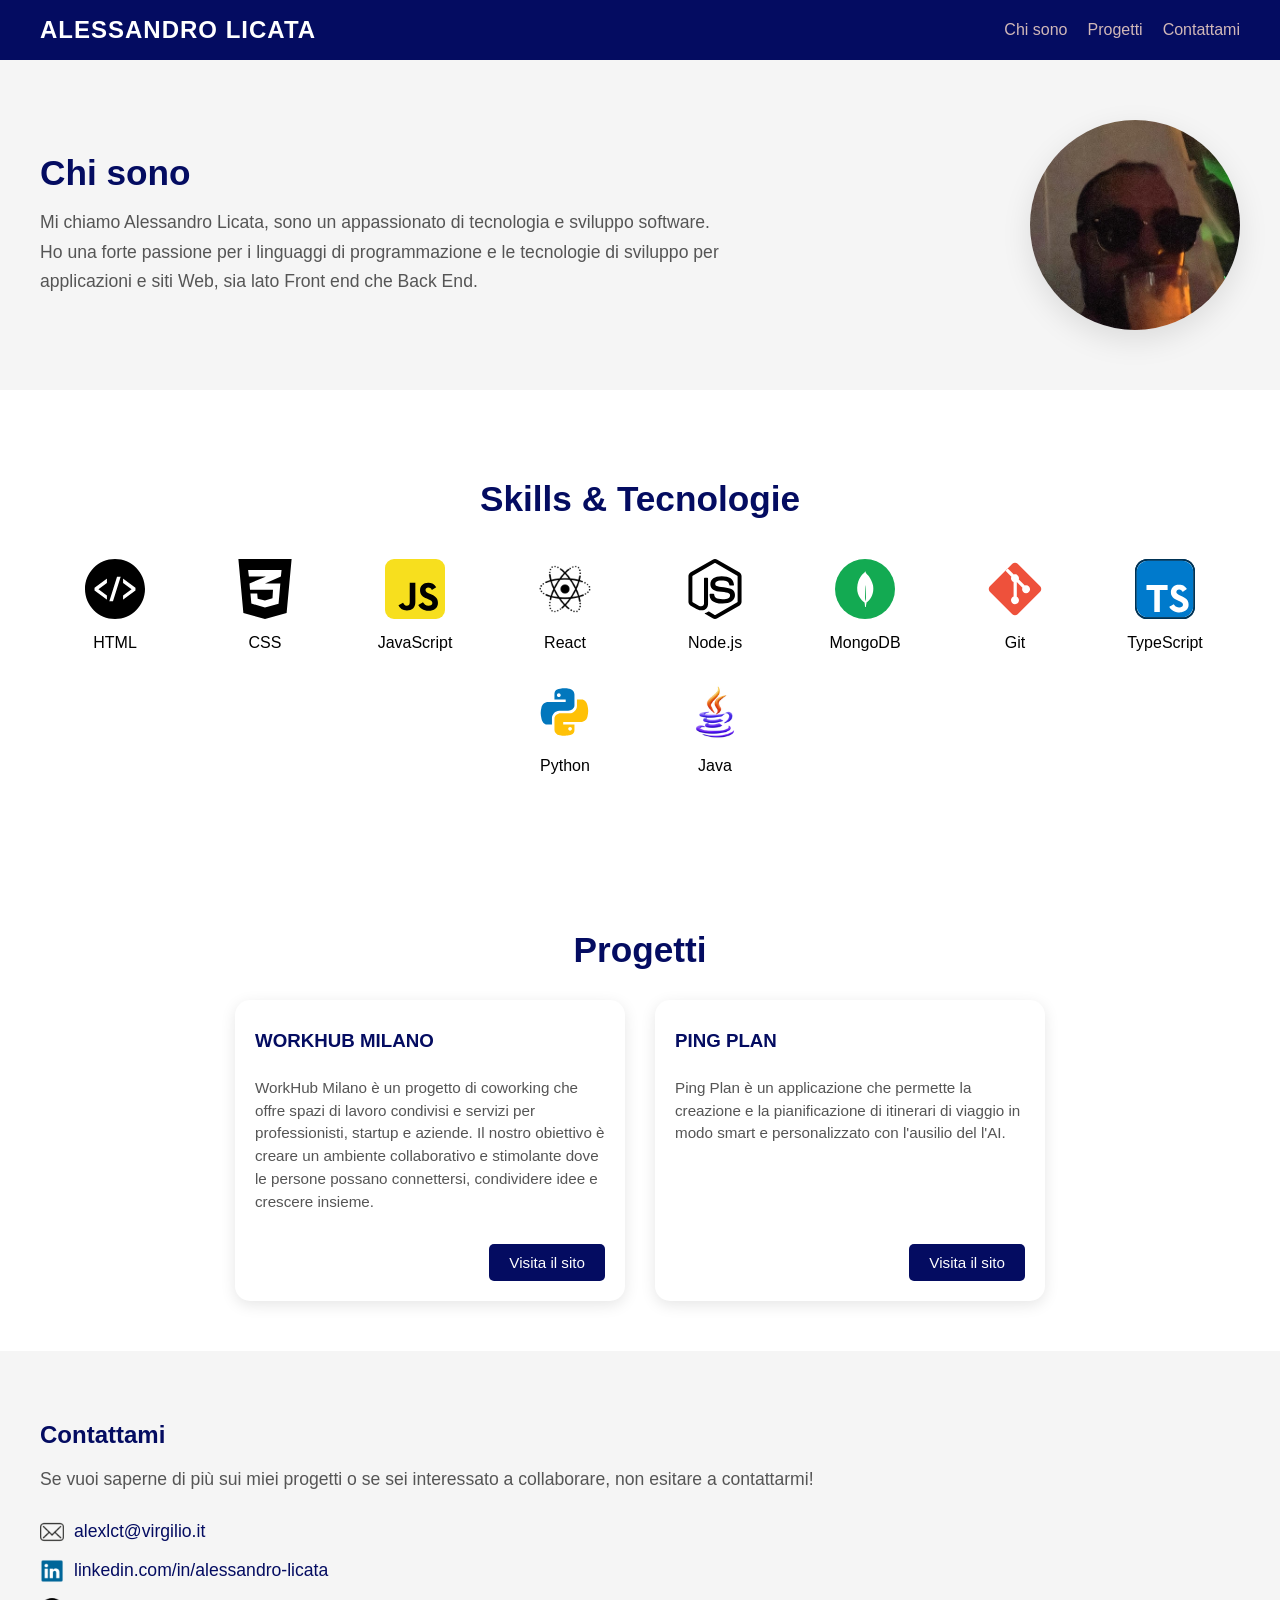
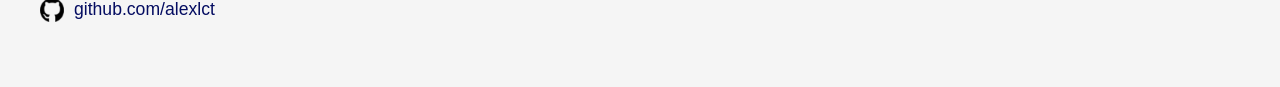
==== index.html @ d896ccd8 "rm Portfolio" ====
<!DOCTYPE html>
<html lang="it">
    <head>
        <meta charset="UTF-8">
        <meta name="Portfolio" content="whidth=device-width, initial-scale=1.0">
        <link rel="stylesheet" href="css/style.css">
        <title>Il mio Portfolio</title>
    </head>
    <body>
        <header class="header">
            <section class="container1">
         <div>
        <h1 class="logo">Alessandro Licata</h1>
        </div>
        <div>
        <nav class="nav">
          <p><a href="#about">Chi sono</a> | <a href="#projects">Progetti</a> | <a href="#contact">Contattami</a></p>
          </nav>
          </div>
            </section>
        </header>

        <section class="about me" id="about">
            <div class="container2">
                <div class="about-text">
                    <h2>Chi sono</h2>
                    <p>Mi chiamo Alessandro Licata, sono un appassionato di tecnologia e sviluppo software.<br> Ho una forte passione per i linguaggi di programmazione e le tecnologie di sviluppo per applicazioni e siti Web, sia lato Front end che Back End.</p>
                </div>
                <div class="img1">
                    <img src="assets/images/io.png.jpeg" alt="Immagine di profilo" class="img-fluid">
                </div>
            </div>
        </section>

        <section class="skills" id="skills">
            <div class="container4">
                <h2>Skills & Tecnologie</h2>
                <ul class="skills-list">
                    <li class="skill-item">
                        <img src="assets/images/html.svg" alt="HTML" class="skill-icon">
                        <span>HTML</span>
                    </li>
                    <li class="skill-item">
                        <img src="assets/images/css.svg" alt="CSS" class="skill-icon">
                        <span>CSS</span>
                    </li>
                    <li class="skill-item">
                        <img src="assets/images/javascript.svg" alt="JavaScript" class="skill-icon">
                        <span>JavaScript</span>
                    </li>
                    <li class="skill-item">
                        <img src="assets/images/react.png" alt="React" class="skill-icon">
                        <span>React</span>
                    </li>
                    <li class="skill-item">
                        <img src="assets/images/nodejs.svg" alt="Node.js" class="skill-icon">
                        <span>Node.js</span>
                    </li>
                    <li class="skill-item">
                        <img src="assets/images/mongodb.svg" alt="MongoDB" class="skill-icon">
                        <span>MongoDB</span>
                    </li>
                    <li class="skill-item">
                        <img src="assets/images/git.svg" alt="Git" class="skill-icon">
                        <span>Git</span>
                    </li>
                    <li class="skill-item">
                        <img src="assets/images/typescript.svg" alt="TypeScript" class="skill-icon">
                        <span>TypeScript</span>
                    </li>
                    <li class="skill-item">
                        <img src="assets/images/python.svg" alt="Python" class="skill-icon">
                        <span>Python</span>
                    </li>
                    <li class="skill-item">
                        <img src="assets/images/java.png" alt="Java" class="skill-icon">
                        <span>Java</span>
                    </li>
                </ul>
            </div>
        </section>

        <section class="projects" id="projects">
            <div class="container3">
                <h2>Progetti</h2>
                <div class="cards-container">
                    <div class="card">
                        <h3>WORKHUB MILANO</h3>
                        <p>WorkHub Milano è un progetto di coworking che offre spazi di lavoro condivisi e servizi per professionisti, startup e aziende. Il nostro obiettivo è creare un ambiente collaborativo e stimolante dove le persone possano connettersi, condividere idee e crescere insieme.</p>
                        <button class="card-button"><a href="https://workhubmilano.it/" target="_blank">Visita il sito</a></button>
                    </div>
                    <div class="card">
                        <h3>PING PLAN</h3>
                        <p>Ping Plan è un applicazione che permette la creazione e la pianificazione di itinerari di viaggio in modo smart e personalizzato con l'ausilio del l'AI.</p>
                        <button class="card-button"><a href="https://pingplan.it/" target="_blank">Visita il sito</a></button>
                    </div>
                </div>
            </div>
        </section>

        <section class="contact" id="contact">
            <div class="container4">
                <h2>Contattami</h2>
                <p>Se vuoi saperne di più sui miei progetti o se sei interessato a collaborare, non esitare a contattarmi!</p>
                <ul class="contact-list">
                    <li class="contact-item">
                        <img src="assets/images/email.png" alt="Email" class="social-icon">
                        <a href="mailto:alexlct@virgilio.it" target="_blank" class="contact-link">alexlct@virgilio.it</a>
                    </li>
                    <li class="contact-item">
                        <img src="assets/images/linkedin.png" alt="LinkedIn" class="social-icon">
                        <a href="https://www.linkedin.com/in/alessandro-licata-576773392/" target="_blank" class="contact-link">linkedin.com/in/alessandro-licata</a>
                    </li>
                    <li class="contact-item">
                        <img src="assets/images/github.png" alt="GitHub" class="social-icon">
                        <a href="https://github.com/alexlct" target="_blank" class="contact-link">github.com/alexlct</a>
                    </li>
                </ul>
            </div>
        </section>


    </body>
</html>
---- css/style.css ----
body {
    margin: 0;
    font-family: 'Segoe UI', Tahoma, Geneva, Verdana, sans-serif;
}

.header {
    background-color: #040c61;
    color: #ffffff;
    height: 60px;
    display: flex;
    align-items: center;
    justify-content: center;
    padding: 0 20px;
    box-shadow: 0 2px 5px rgba(0,0,0,0.1);
}

.container1 {
    width: 100%;
    max-width: 1200px;
    display: flex;
    align-items: center;
    justify-content: space-between;
}

.logo {
    font-size: 1.5rem;
    font-weight: 700;
    margin: 0;
    color: #ffffff;
    text-transform: uppercase;
    letter-spacing: 1px;
}

.nav p {
    margin: 0;
    font-size: 0;   
}

.nav a {
    font-size: 1rem;
    color: rgb(209, 184, 184);
    text-decoration: none;
    margin-left: 20px;
    font-weight: 500;
    transition: color 0.3s ease;
}

.nav a:hover {
    color: #ffffff;
}

.about {
    padding: 60px 20px;
    background-color: #f5f5f5; 
}

.container2 {
    display: flex;
    align-items: center; 
    justify-content: space-between;
    max-width: 1200px;
    margin: 0 auto;
    gap: 40px;
}

.about-text {
    flex: 2;
    text-align: left;
}

.about h2 {
    font-size: 2.2rem;
    margin: 0;
    color: #040c61;
    margin-bottom: 15px;
}

.about p {
    font-size: 1.1rem;
    color: #555;
    line-height: 1.7;
    margin: 0;
}

.img1 {
    flex: 1;
    display: flex;
    justify-content: flex-end;
}

.img1 img {
    width: 210px;
    height: 210px;
    border-radius: 50%;
    object-fit: cover;
    transition: transform 0.4s ease;
    cursor: pointer;
    box-shadow: 0 10px 30px rgba(0,0,0,0.1);
}

.img1 img:hover {
    transform: scale(1.05);
}

.projects {
    padding: 50px 20px;
    background-color: #ffffff;
}

.projects h2 {
    text-align: center;
    font-size: 2.2rem;
    color: #040c61;
}

.cards-container {
    display: flex;
    justify-content: center;
    gap: 30px;
    flex-wrap: wrap;
}

.card {
    background-color: #ffffff;
    border-radius: 15px;
    box-shadow: 0 4px 15px rgba(0,0,0,0.1);
    padding: 20px;
    width: 350px;
    text-align: left;
    transition: transform 0.3s ease, box-shadow 0.3s ease;
    overflow: hidden;
    display: flex;
    flex-direction: column;
}

.card:hover {
    transform: translateY(-10px);
    box-shadow: 0 8px 25px rgba(0,0,0,0.2);
}

.card-img {
    width: 100%;
    height: 200px;
    overflow: hidden;
    border-radius: 10px;
    margin-bottom: 15px;
}

.card-img img {
    width: 100% !important;
    height: 100% !important;
    border-radius: 0 !important;
    object-fit: cover;
    transition: transform 0.5s ease;
}

.card:hover .card-img img {
    transform: scale(1.1);
}

.card h3 {
    margin: 10px 0;
    color: #040c61;
}

.card p {
    font-size: 0.95rem;
    color: #555;
    line-height: 1.5;
    flex-grow: 1;
}

.contact {
    padding: 50px 20px;
    background-color: #f5f5f5;
}

.contact h2 {
    margin-bottom: 20px;
    color: #040c61;
}

.contact p {
    font-size: 1.1rem;
    color: #555;
    margin-bottom: 30px;
}

.contact-list {
    list-style: none;
    padding: 0;
    margin: 0;
}

.contact-item {
    display: flex;
    align-items: center;
    margin-bottom: 15px;
}

.social-icon {
    width: 24px;
    height: 24px;
    margin-right: 10px;
}

.contact-link {
    font-size: 1.1rem;
    color: #040c61;
    text-decoration: none;
}

.contact-link:hover {
    text-decoration: underline;
}

.container4 {
    max-width: 1200px;
    margin: 0 auto;
    padding: 0 20px;
}

.skills {
    padding: 60px 20px;
    background-color: #ffffff;
}

.skills h2 {
    text-align: center;
    font-size: 2.2rem;
    color: #040c61;
    margin-bottom: 40px;
}

.skills-list {
    list-style: none;
    padding: 0;
    display: flex;
    flex-wrap: wrap;
    justify-content: center;
    gap: 30px;
    margin-top: 40px;
}

.skill-item {
    display: flex;
    flex-direction: column;
    align-items: center;
    width: 120px;
    text-align: center;
}

.skill-icon {
    width: 60px;
    height: 60px;
    margin-bottom: 15px;
    object-fit: contain;
}

.card-button {
    display: inline-block;
    padding: 10px 20px;
    background-color: #040c61;
    color: #ffffff;
    border: none;
    border-radius: 5px;
    text-decoration: none;
    font-size: 0.95rem;
    margin-top: 15px;
    transition: background-color 0.3s ease;
    align-self: flex-end;
}

.card-button a{
    color: #ffffff;
    text-decoration: none;
    transition: color 0.3s ease;
}

.card-button a:hover {
    color: #040c61;
}

.card-button:hover {
    background-color: #d81e1e;
    color: #040c61;
}
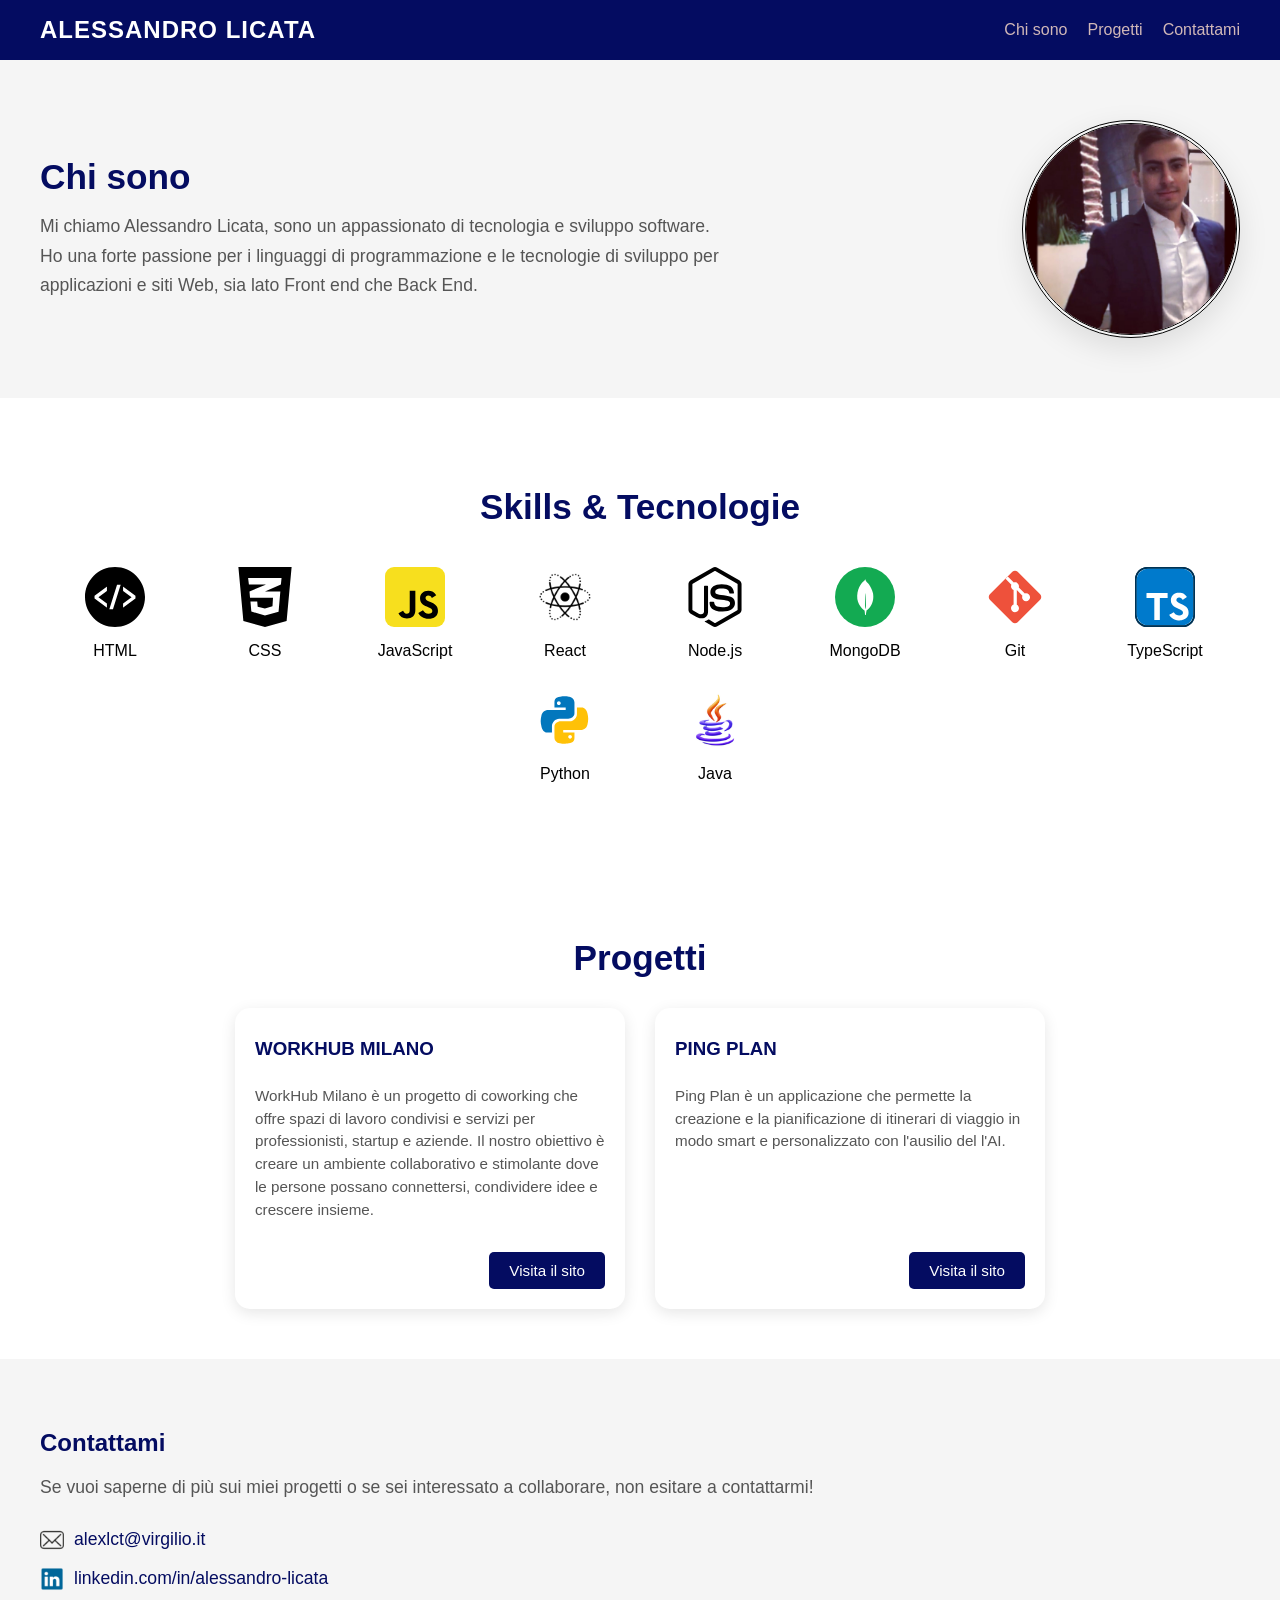
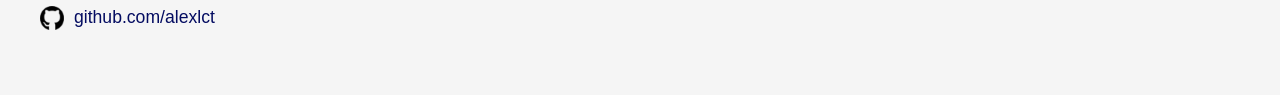
==== commit 116d26ed: "add responsivness" ====
--- a/index.html
+++ b/index.html
@@ -2,7 +2,7 @@
 <html lang="it">
     <head>
         <meta charset="UTF-8">
-        <meta name="Portfolio" content="whidth=device-width, initial-scale=1.0">
+        <meta name="viewport" content="width=device-width, initial-scale=1.0">
         <link rel="stylesheet" href="css/style.css">
         <title>Il mio Portfolio</title>
     </head>
--- a/css/style.css
+++ b/css/style.css
@@ -96,10 +96,13 @@
     transition: transform 0.4s ease;
     cursor: pointer;
     box-shadow: 0 10px 30px rgba(0,0,0,0.1);
+    border-style:double;
+    border-width: 4px;
 }
 
 .img1 img:hover {
-    transform: scale(1.05);
+    transform: scale(1.20);
+    box-shadow: 0 15px 40px rgba(0,0,0,0.5);
 }
 
 .projects {
@@ -285,3 +288,72 @@
     background-color: #d81e1e;
     color: #040c61;
 }
+
+/* Media Queries for Responsiveness */
+@media (max-width: 768px) {
+    .header {
+        height: auto;
+        padding: 15px 20px;
+    }
+
+    .container1 {
+        flex-direction: column;
+        gap: 15px;
+        text-align: center;
+    }
+
+    .nav a {
+        margin: 0 10px;
+    }
+
+    .container2 {
+        flex-direction: column-reverse;
+        text-align: center;
+        gap: 20px;
+    }
+
+    .about-text {
+        text-align: center;
+    }
+
+    .img1 {
+        justify-content: center;
+    }
+
+    .img1 img {
+        width: 180px;
+        height: 180px;
+    }
+
+    .card {
+        width: 100%;
+        max-width: 400px;
+    }
+
+    .skills-list {
+        gap: 20px;
+    }
+
+    .skill-item {
+        width: 100px;
+    }
+}
+
+@media (max-width: 480px) {
+    .logo {
+        font-size: 1.2rem;
+    }
+
+    .nav a {
+        font-size: 0.9rem;
+        margin: 0 5px;
+    }
+
+    .about h2, .skills h2, .projects h2 {
+        font-size: 1.8rem;
+    }
+
+    .about p {
+        font-size: 1rem;
+    }
+}
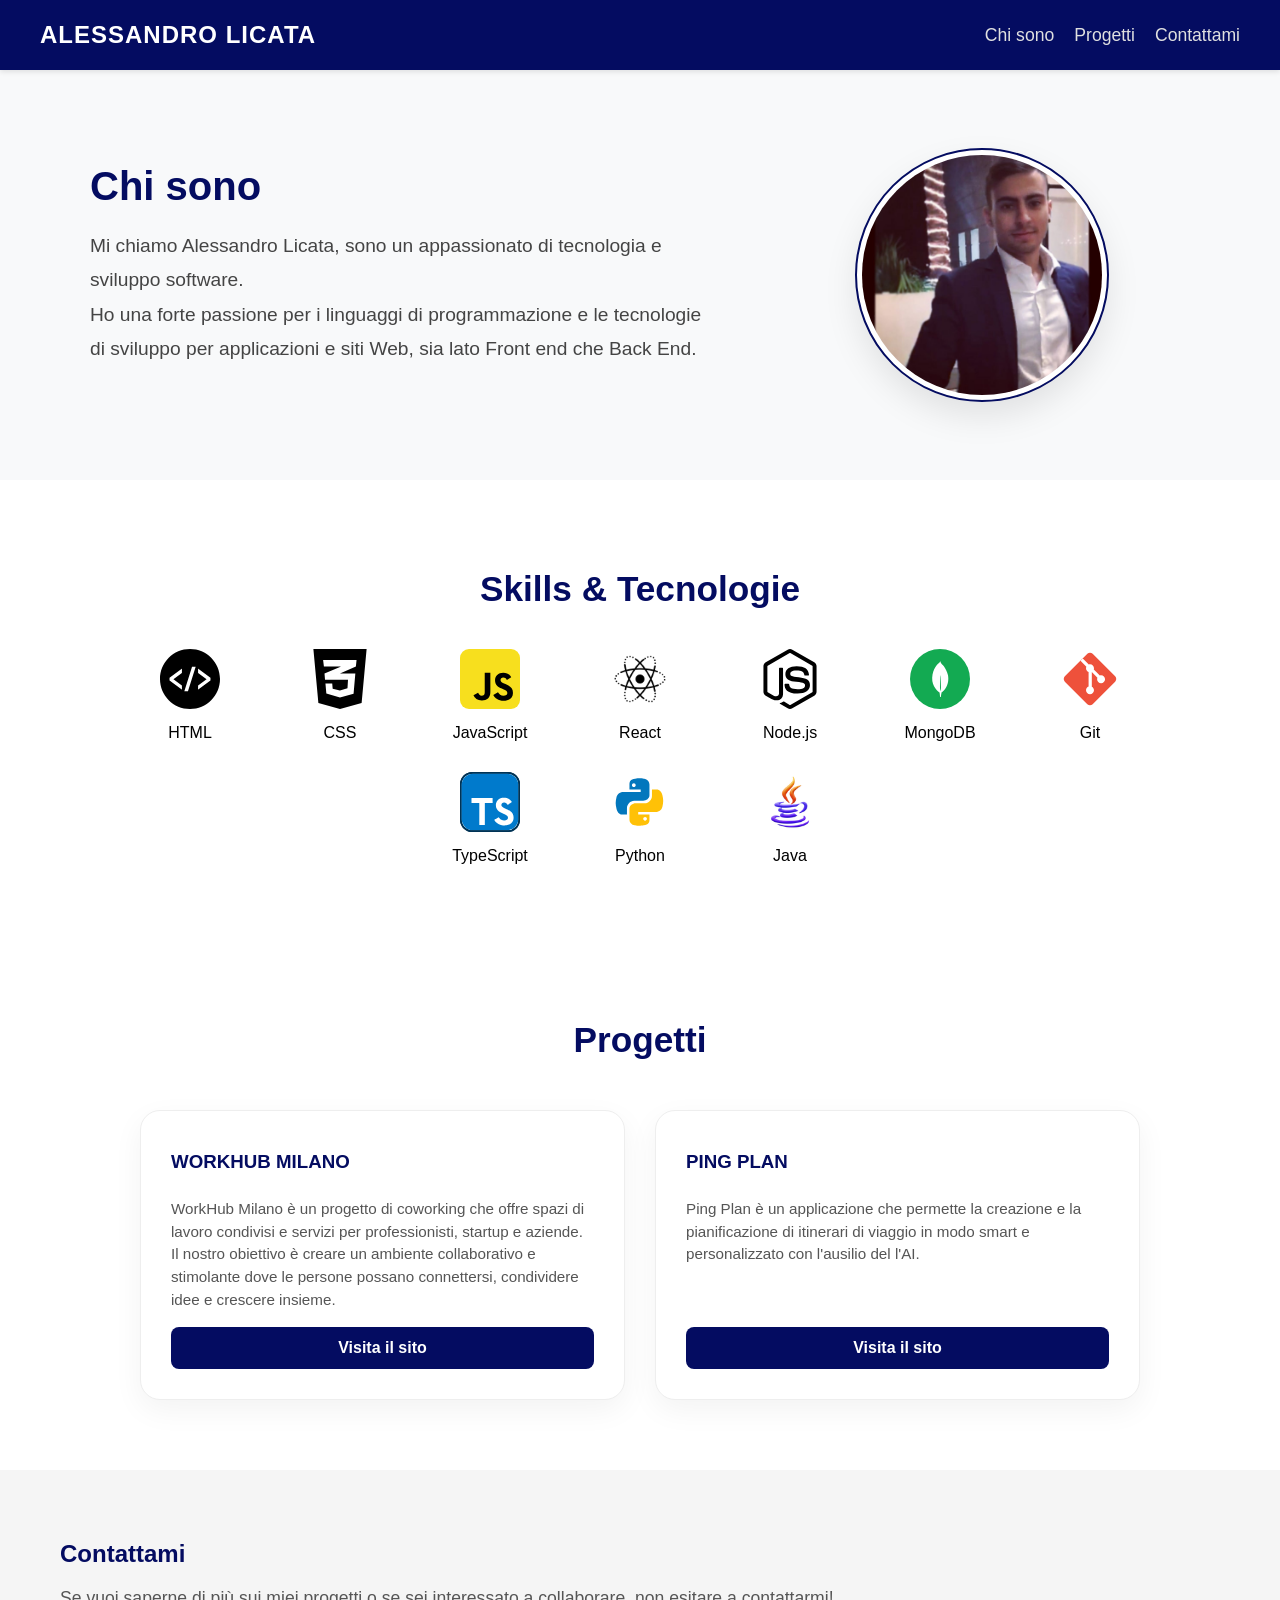
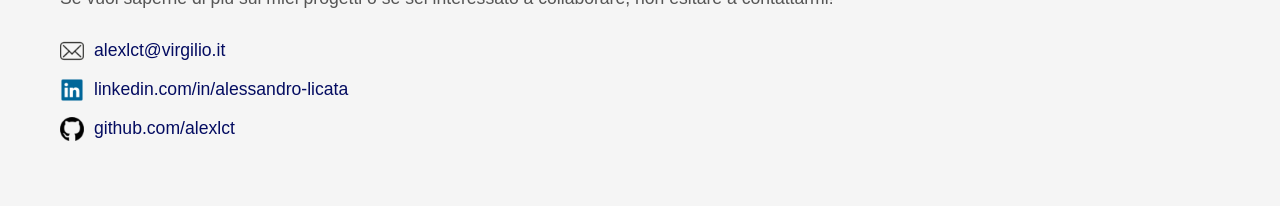
==== commit 38c6ef05: "fix" ====
--- a/index.html
+++ b/index.html
@@ -8,16 +8,14 @@
     </head>
     <body>
         <header class="header">
-            <section class="container1">
-         <div>
-        <h1 class="logo">Alessandro Licata</h1>
-        </div>
-        <div>
-        <nav class="nav">
-          <p><a href="#about">Chi sono</a> | <a href="#projects">Progetti</a> | <a href="#contact">Contattami</a></p>
-          </nav>
-          </div>
-            </section>
+            <div class="container1">
+                <h1 class="logo">Alessandro Licata</h1>
+                <nav class="nav">
+                    <a href="#about">Chi sono</a>
+                    <a href="#projects">Progetti</a>
+                    <a href="#contact">Contattami</a>
+                </nav>
+            </div>
         </header>
 
         <section class="about me" id="about">
@@ -81,7 +79,7 @@
         </section>
 
         <section class="projects" id="projects">
-            <div class="container3">
+            <div class="container4">
                 <h2>Progetti</h2>
                 <div class="cards-container">
                     <div class="card">
--- a/css/style.css
+++ b/css/style.css
@@ -1,22 +1,30 @@
+* {
+    box-sizing: border-box;
+}
+
 body {
     margin: 0;
     font-family: 'Segoe UI', Tahoma, Geneva, Verdana, sans-serif;
+    overflow-x: hidden;
 }
 
 .header {
     background-color: #040c61;
     color: #ffffff;
-    height: 60px;
-    display: flex;
-    align-items: center;
-    justify-content: center;
-    padding: 0 20px;
+    min-height: 70px;
+    display: flex;
+    align-items: center;
+    padding: 10px 20px;
     box-shadow: 0 2px 5px rgba(0,0,0,0.1);
+    position: sticky;
+    top: 0;
+    z-index: 1000;
 }
 
 .container1 {
     width: 100%;
     max-width: 1200px;
+    margin: 0 auto;
     display: flex;
     align-items: center;
     justify-content: space-between;
@@ -31,16 +39,16 @@
     letter-spacing: 1px;
 }
 
-.nav p {
-    margin: 0;
-    font-size: 0;   
+.nav {
+    display: flex;
+    gap: 20px;
+    align-items: center;
 }
 
 .nav a {
-    font-size: 1rem;
-    color: rgb(209, 184, 184);
+    font-size: 1.1rem;
+    color: #e0e0e0;
     text-decoration: none;
-    margin-left: 20px;
     font-weight: 500;
     transition: color 0.3s ease;
 }
@@ -50,54 +58,52 @@
 }
 
 .about {
-    padding: 60px 20px;
-    background-color: #f5f5f5; 
+    padding: 80px 20px;
+    background-color: #f8f9fa; 
 }
 
 .container2 {
     display: flex;
     align-items: center; 
-    justify-content: space-between;
-    max-width: 1200px;
+    justify-content: center;
+    max-width: 1100px;
     margin: 0 auto;
-    gap: 40px;
+    gap: 60px;
 }
 
 .about-text {
-    flex: 2;
-    text-align: left;
+    flex: 1.5;
 }
 
 .about h2 {
-    font-size: 2.2rem;
-    margin: 0;
-    color: #040c61;
-    margin-bottom: 15px;
+    font-size: 2.5rem;
+    margin: 0 0 20px 0;
+    color: #040c61;
 }
 
 .about p {
-    font-size: 1.1rem;
-    color: #555;
-    line-height: 1.7;
-    margin: 0;
+    font-size: 1.2rem;
+    color: #444;
+    line-height: 1.8;
 }
 
 .img1 {
     flex: 1;
     display: flex;
-    justify-content: flex-end;
+    justify-content: center;
 }
 
 .img1 img {
-    width: 210px;
-    height: 210px;
+    width: 100%;
+    max-width: 250px;
+    aspect-ratio: 1 / 1;
     border-radius: 50%;
     object-fit: cover;
-    transition: transform 0.4s ease;
+    transition: all 0.4s cubic-bezier(0.175, 0.885, 0.32, 1.275);
     cursor: pointer;
-    box-shadow: 0 10px 30px rgba(0,0,0,0.1);
-    border-style:double;
-    border-width: 4px;
+    box-shadow: 0 15px 35px rgba(0,0,0,0.1);
+    border: 5px solid #ffffff;
+    outline: 2px solid #040c61;
 }
 
 .img1 img:hover {
@@ -117,28 +123,29 @@
 }
 
 .cards-container {
-    display: flex;
-    justify-content: center;
+    display: grid;
+    grid-template-columns: repeat(auto-fit, minmax(300px, 1fr));
     gap: 30px;
-    flex-wrap: wrap;
+    max-width: 1000px;
+    margin: 0 auto;
+    padding: 20px 0;
 }
 
 .card {
     background-color: #ffffff;
-    border-radius: 15px;
-    box-shadow: 0 4px 15px rgba(0,0,0,0.1);
-    padding: 20px;
-    width: 350px;
+    border-radius: 20px;
+    box-shadow: 0 10px 30px rgba(0,0,0,0.05);
+    padding: 30px;
     text-align: left;
-    transition: transform 0.3s ease, box-shadow 0.3s ease;
-    overflow: hidden;
+    transition: all 0.3s ease;
     display: flex;
     flex-direction: column;
+    border: 1px solid #eee;
 }
 
 .card:hover {
-    transform: translateY(-10px);
-    box-shadow: 0 8px 25px rgba(0,0,0,0.2);
+    transform: translateY(-5px);
+    box-shadow: 0 15px 40px rgba(0,0,0,0.12);
 }
 
 .card-img {
@@ -262,72 +269,74 @@
 
 .card-button {
     display: inline-block;
-    padding: 10px 20px;
+    padding: 12px 25px;
     background-color: #040c61;
-    color: #ffffff;
     border: none;
-    border-radius: 5px;
-    text-decoration: none;
-    font-size: 0.95rem;
-    margin-top: 15px;
-    transition: background-color 0.3s ease;
-    align-self: flex-end;
-}
-
-.card-button a{
+    border-radius: 8px;
+    font-size: 1rem;
+    font-weight: 600;
+    margin-top: auto;
+    transition: all 0.3s ease;
+    cursor: pointer;
+    text-align: center;
+}
+
+.card-button a {
     color: #ffffff;
     text-decoration: none;
-    transition: color 0.3s ease;
-}
-
-.card-button a:hover {
-    color: #040c61;
+    display: block;
 }
 
 .card-button:hover {
-    background-color: #d81e1e;
-    color: #040c61;
+    background-color: #1a237e;
+    transform: translateY(-2px);
+    box-shadow: 0 5px 15px rgba(0,0,0,0.2);
 }
 
 /* Media Queries for Responsiveness */
+@media (max-width: 992px) {
+    .container2 {
+        gap: 40px;
+    }
+    
+    .about h2 {
+        font-size: 2.2rem;
+    }
+}
+
 @media (max-width: 768px) {
     .header {
-        height: auto;
         padding: 15px 20px;
     }
 
     .container1 {
         flex-direction: column;
         gap: 15px;
-        text-align: center;
+    }
+
+    .nav {
+        gap: 15px;
+        flex-wrap: wrap;
+        justify-content: center;
     }
 
     .nav a {
-        margin: 0 10px;
+        font-size: 1rem;
     }
 
     .container2 {
         flex-direction: column-reverse;
         text-align: center;
-        gap: 20px;
+        gap: 30px;
+        padding: 0 10px;
     }
 
     .about-text {
-        text-align: center;
-    }
-
-    .img1 {
-        justify-content: center;
-    }
-
-    .img1 img {
-        width: 180px;
-        height: 180px;
-    }
-
-    .card {
-        width: 100%;
-        max-width: 400px;
+        padding: 0 10px;
+    }
+
+    .about p {
+        font-size: 1.1rem;
     }
 
     .skills-list {
@@ -335,7 +344,8 @@
     }
 
     .skill-item {
-        width: 100px;
+        width: calc(33.333% - 20px);
+        min-width: 100px;
     }
 }
 
@@ -344,16 +354,27 @@
         font-size: 1.2rem;
     }
 
+    .nav {
+        gap: 10px;
+    }
+
     .nav a {
         font-size: 0.9rem;
-        margin: 0 5px;
     }
 
     .about h2, .skills h2, .projects h2 {
-        font-size: 1.8rem;
-    }
-
-    .about p {
-        font-size: 1rem;
-    }
-}
+        font-size: 2rem;
+    }
+
+    .about {
+        padding: 60px 20px;
+    }
+
+    .skill-item {
+        width: calc(50% - 20px);
+    }
+    
+    .card {
+        padding: 20px;
+    }
+}
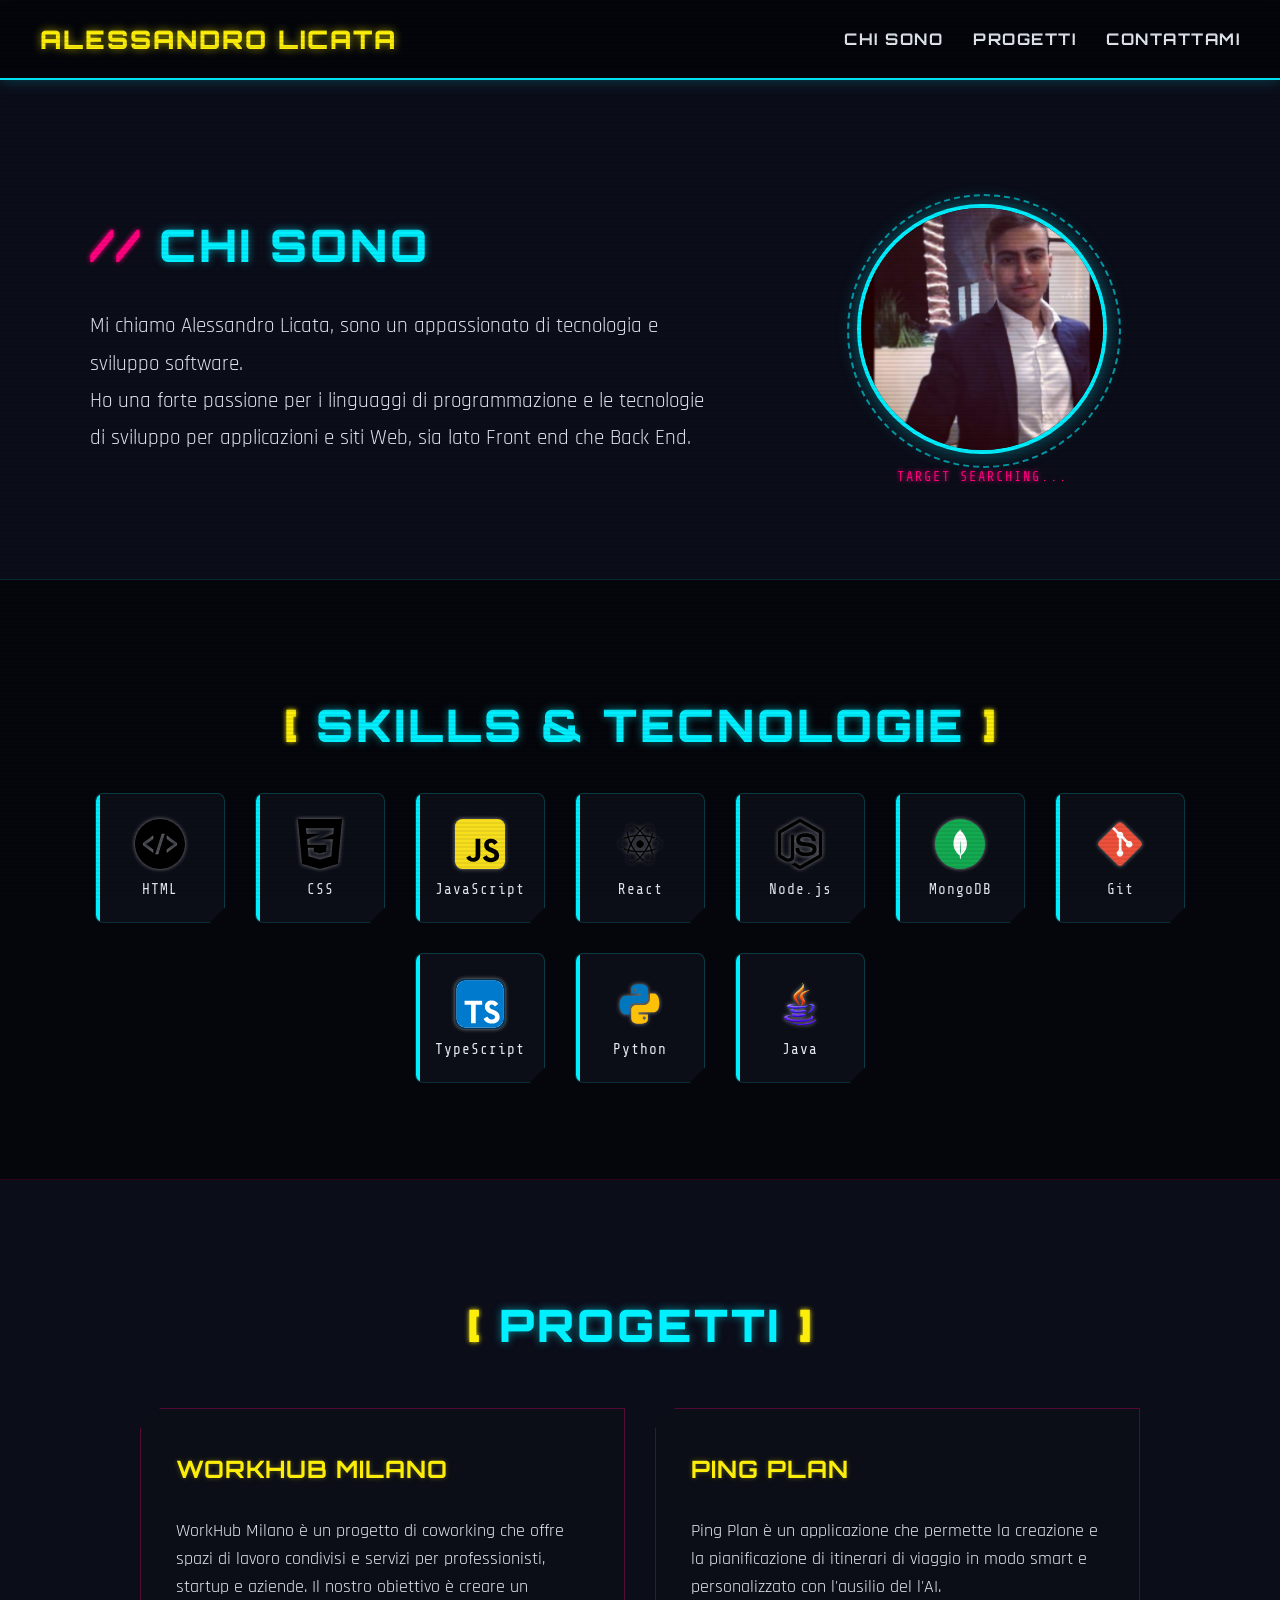
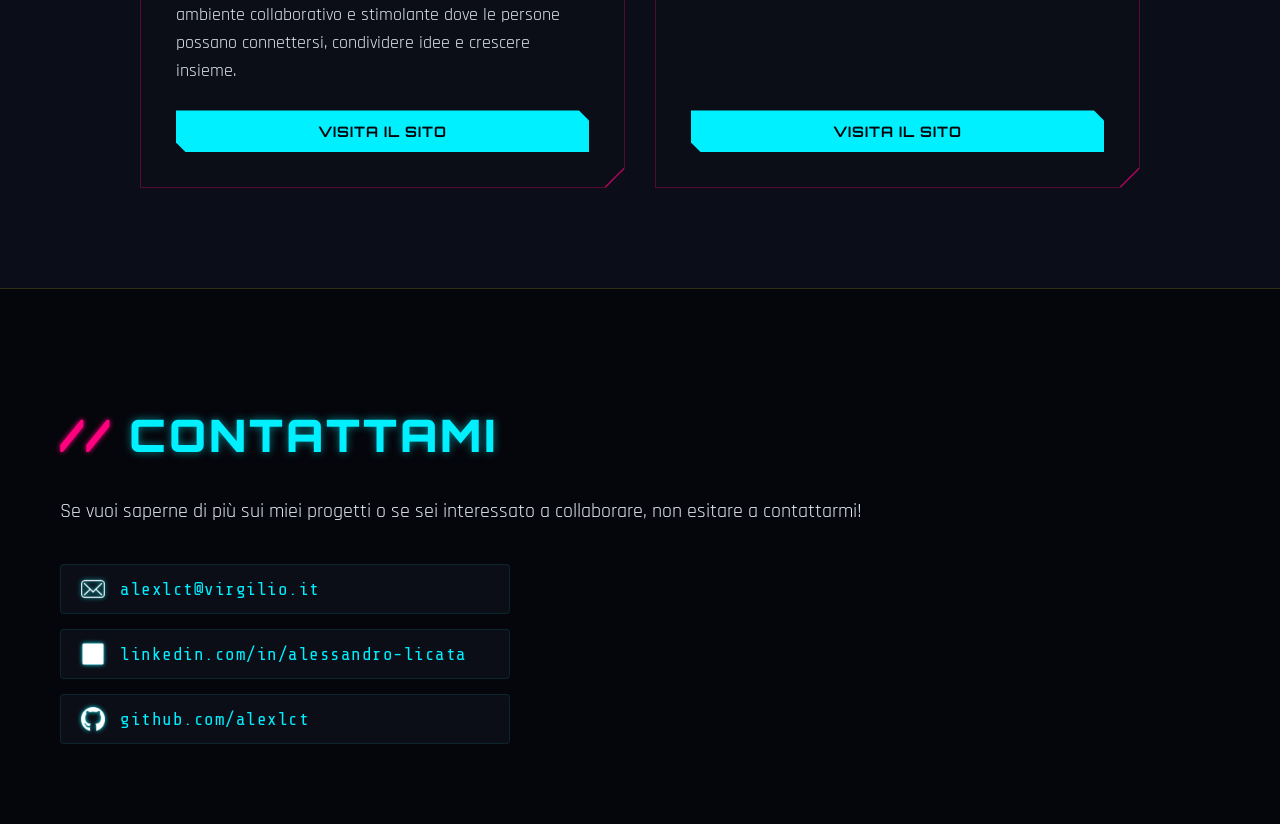
==== commit ff9cc9a1: "style: redesign portfolio with Cyberpunk 2077 neon theme and fix html typo" ====
--- a/index.html
+++ b/index.html
@@ -3,6 +3,9 @@
     <head>
         <meta charset="UTF-8">
         <meta name="viewport" content="width=device-width, initial-scale=1.0">
+        <link rel="preconnect" href="https://fonts.googleapis.com">
+        <link rel="preconnect" href="https://fonts.gstatic.com" crossorigin>
+        <link href="https://fonts.googleapis.com/css2?family=Orbitron:wght@400;700;900&family=Rajdhani:wght@500;600;700&family=Share+Tech+Mono&display=swap" rel="stylesheet">
         <link rel="stylesheet" href="css/style.css">
         <title>Il mio Portfolio</title>
     </head>
--- a/css/style.css
+++ b/css/style.css
@@ -1,21 +1,91 @@
+/* Cyberpunk 2077 Neon Theme Settings */
+:root {
+    --bg-dark: #05060b;
+    --bg-card: #0c0e17;
+    --bg-header: rgba(5, 6, 11, 0.9);
+    
+    --neon-yellow: #fcee0a;
+    --neon-cyan: #00f0ff;
+    --neon-pink: #ff007f;
+    --neon-green: #39ff14;
+    --neon-purple: #9d4edd;
+    
+    --text-main: #e2e8f0;
+    --text-muted: #7e8c9f;
+    --text-dark: #05060b;
+    
+    --font-heading: 'Orbitron', sans-serif;
+    --font-body: 'Rajdhani', sans-serif;
+    --font-mono: 'Share Tech Mono', monospace;
+}
+
 * {
     box-sizing: border-box;
 }
 
+/* Base Body Styling */
 body {
     margin: 0;
-    font-family: 'Segoe UI', Tahoma, Geneva, Verdana, sans-serif;
+    font-family: var(--font-body);
+    color: var(--text-main);
     overflow-x: hidden;
-}
-
+    background-color: var(--bg-dark);
+    background-image: 
+        linear-gradient(rgba(0, 240, 255, 0.03) 1px, transparent 1px),
+        linear-gradient(90deg, rgba(0, 240, 255, 0.03) 1px, transparent 1px);
+    background-size: 50px 50px;
+    background-attachment: fixed;
+    position: relative;
+}
+
+/* Tech scanlines screen overlay */
+body::before {
+    content: '';
+    position: fixed;
+    top: 0;
+    left: 0;
+    width: 100%;
+    height: 100%;
+    background: linear-gradient(
+        rgba(18, 16, 16, 0) 50%, 
+        rgba(0, 0, 0, 0.12) 50%
+    );
+    background-size: 100% 4px;
+    z-index: 9999;
+    pointer-events: none;
+    opacity: 0.5;
+}
+
+/* Custom Cyberpunk Scrollbar */
+::-webkit-scrollbar {
+    width: 8px;
+    height: 8px;
+}
+::-webkit-scrollbar-track {
+    background: var(--bg-dark);
+}
+::-webkit-scrollbar-thumb {
+    background: var(--neon-cyan);
+    border-radius: 4px;
+    box-shadow: 0 0 5px var(--neon-cyan);
+}
+::-webkit-scrollbar-thumb:hover {
+    background: var(--neon-pink);
+    box-shadow: 0 0 5px var(--neon-pink);
+}
+
+/* Sticky Header */
 .header {
-    background-color: #040c61;
+    background-color: var(--bg-header);
+    backdrop-filter: blur(10px);
+    -webkit-backdrop-filter: blur(10px);
     color: #ffffff;
-    min-height: 70px;
+    min-height: 80px;
     display: flex;
     align-items: center;
     padding: 10px 20px;
-    box-shadow: 0 2px 5px rgba(0,0,0,0.1);
+    border-bottom: 2px solid var(--neon-cyan);
+    box-shadow: 0 0 15px rgba(0, 240, 255, 0.25);
     position: sticky;
     top: 0;
     z-index: 1000;
@@ -31,35 +101,105 @@
 }
 
 .logo {
-    font-size: 1.5rem;
+    font-family: var(--font-heading);
+    font-size: 1.6rem;
+    font-weight: 900;
+    margin: 0;
+    color: var(--neon-yellow);
+    text-transform: uppercase;
+    letter-spacing: 2px;
+    text-shadow: 0 0 8px rgba(252, 238, 10, 0.6);
+    cursor: pointer;
+    transition: all 0.3s ease;
+}
+
+.logo:hover {
+    color: var(--neon-cyan);
+    text-shadow: 0 0 8px rgba(0, 240, 255, 0.8);
+}
+
+.nav {
+    display: flex;
+    gap: 30px;
+    align-items: center;
+}
+
+.nav a {
+    font-family: var(--font-heading);
+    font-size: 1rem;
+    color: var(--text-main);
+    text-decoration: none;
     font-weight: 700;
-    margin: 0;
-    color: #ffffff;
     text-transform: uppercase;
-    letter-spacing: 1px;
-}
-
-.nav {
-    display: flex;
-    gap: 20px;
-    align-items: center;
-}
-
-.nav a {
-    font-size: 1.1rem;
-    color: #e0e0e0;
-    text-decoration: none;
-    font-weight: 500;
+    letter-spacing: 1.5px;
+    position: relative;
+    padding: 5px 0;
     transition: color 0.3s ease;
 }
 
+.nav a::after {
+    content: '';
+    position: absolute;
+    bottom: 0;
+    left: 0;
+    width: 0;
+    height: 2px;
+    background-color: var(--neon-pink);
+    box-shadow: 0 0 5px var(--neon-pink);
+    transition: width 0.3s ease;
+}
+
 .nav a:hover {
-    color: #ffffff;
-}
-
+    color: var(--neon-pink);
+    text-shadow: 0 0 5px rgba(255, 0, 127, 0.5);
+}
+
+.nav a:hover::after {
+    width: 100%;
+}
+
+/* Sections Base Styling */
+.about h2, .skills h2, .projects h2, .contact h2 {
+    font-family: var(--font-heading);
+    font-size: 2.8rem;
+    font-weight: 900;
+    text-transform: uppercase;
+    letter-spacing: 3px;
+    color: var(--neon-cyan);
+    text-shadow: 0 0 8px rgba(0, 240, 255, 0.5);
+    margin-bottom: 35px;
+    position: relative;
+}
+
+.skills h2, .projects h2 {
+    text-align: center;
+}
+
+/* Cyber section decorators */
+.about h2::before, .contact h2::before {
+    content: '// ';
+    color: var(--neon-pink);
+    text-shadow: 0 0 5px var(--neon-pink);
+}
+
+.skills h2::before, .projects h2::before {
+    content: '[ ';
+    color: var(--neon-yellow);
+    text-shadow: 0 0 5px var(--neon-yellow);
+}
+
+.skills h2::after, .projects h2::after {
+    content: ' ]';
+    color: var(--neon-yellow);
+    text-shadow: 0 0 5px var(--neon-yellow);
+}
+
+/* About Section */
 .about {
-    padding: 80px 20px;
-    background-color: #f8f9fa; 
+    padding: 100px 20px;
+    background-color: #0b0d19;
+    border-bottom: 1px solid rgba(0, 240, 255, 0.15);
+    position: relative;
 }
 
 .container2 {
@@ -75,15 +215,10 @@
     flex: 1.5;
 }
 
-.about h2 {
-    font-size: 2.5rem;
-    margin: 0 0 20px 0;
-    color: #040c61;
-}
-
 .about p {
-    font-size: 1.2rem;
-    color: #444;
+    font-family: var(--font-body);
+    font-size: 1.3rem;
+    color: var(--text-main);
     line-height: 1.8;
 }
 
@@ -91,40 +226,172 @@
     flex: 1;
     display: flex;
     justify-content: center;
+    position: relative;
+}
+
+/* Spinning HUD background */
+.img1::before {
+    content: '';
+    position: absolute;
+    top: -10px;
+    left: calc(50% - 135px);
+    width: 270px;
+    height: 270px;
+    border: 2px dashed var(--neon-cyan);
+    border-radius: 50%;
+    animation: rotate-cyber 20s linear infinite;
+    pointer-events: none;
+    opacity: 0.6;
+}
+
+/* Blinking HUD searching tag */
+.img1::after {
+    content: 'TARGET SEARCHING...';
+    position: absolute;
+    bottom: -30px;
+    left: 50%;
+    transform: translateX(-50%);
+    font-family: var(--font-mono);
+    color: var(--neon-pink);
+    font-size: 0.85rem;
+    letter-spacing: 2px;
+    text-shadow: 0 0 5px var(--neon-pink);
+    animation: blink-cyber 1.5s step-end infinite;
+}
+
+@keyframes rotate-cyber {
+    0% { transform: rotate(0deg); }
+    100% { transform: rotate(360deg); }
+}
+
+@keyframes blink-cyber {
+    50% { opacity: 0; }
+}
+
+.img-fluid {
+    max-width: 100%;
+    height: auto;
 }
 
 .img1 img {
-    width: 100%;
-    max-width: 250px;
+    width: 250px;
+    height: 250px;
     aspect-ratio: 1 / 1;
     border-radius: 50%;
     object-fit: cover;
     transition: all 0.4s cubic-bezier(0.175, 0.885, 0.32, 1.275);
     cursor: pointer;
-    box-shadow: 0 15px 35px rgba(0,0,0,0.1);
-    border: 5px solid #ffffff;
-    outline: 2px solid #040c61;
+    border: 4px solid var(--neon-cyan);
+    box-shadow: 0 0 20px rgba(0, 240, 255, 0.4);
 }
 
 .img1 img:hover {
-    transform: scale(1.20);
-    box-shadow: 0 15px 40px rgba(0,0,0,0.5);
-}
-
+    transform: scale(1.08) rotate(3deg);
+    border-color: var(--neon-pink);
+    box-shadow: 0 0 30px rgba(255, 0, 127, 0.7);
+}
+
+/* Skills Section */
+.skills {
+    padding: 80px 20px;
+    background-color: var(--bg-dark);
+    border-bottom: 1px solid rgba(255, 0, 127, 0.15);
+    position: relative;
+}
+
+.container4 {
+    max-width: 1200px;
+    margin: 0 auto;
+    padding: 0 20px;
+}
+
+.skills-list {
+    list-style: none;
+    padding: 0;
+    display: flex;
+    flex-wrap: wrap;
+    justify-content: center;
+    gap: 30px;
+    margin-top: 40px;
+}
+
+.skill-item {
+    display: flex;
+    flex-direction: column;
+    align-items: center;
+    justify-content: center;
+    width: 130px;
+    height: 130px;
+    text-align: center;
+    background-color: var(--bg-card);
+    border: 1px solid rgba(0, 240, 255, 0.2);
+    border-radius: 8px;
+    padding: 15px;
+    position: relative;
+    overflow: hidden;
+    clip-path: polygon(0 0, 100% 0, 100% calc(100% - 15px), calc(100% - 15px) 100%, 0 100%);
+    transition: all 0.3s ease;
+}
+
+.skill-item::before {
+    content: '';
+    position: absolute;
+    top: 0;
+    left: 0;
+    width: 4px;
+    height: 100%;
+    background: var(--neon-cyan);
+    transition: all 0.3s ease;
+}
+
+.skill-item:hover {
+    transform: translateY(-5px);
+    border-color: var(--neon-pink);
+    box-shadow: 0 0 15px rgba(255, 0, 127, 0.4);
+    background-color: #121523;
+}
+
+.skill-item:hover::before {
+    background: var(--neon-pink);
+    height: 50%;
+}
+
+.skill-icon {
+    width: 50px;
+    height: 50px;
+    margin-bottom: 12px;
+    object-fit: contain;
+    filter: drop-shadow(0 0 2px rgba(255, 255, 255, 0.5));
+    transition: transform 0.3s ease;
+}
+
+.skill-item:hover .skill-icon {
+    transform: scale(1.1);
+    filter: drop-shadow(0 0 8px var(--neon-pink));
+}
+
+.skill-item span {
+    font-family: var(--font-mono);
+    font-size: 0.9rem;
+    color: var(--text-main);
+    letter-spacing: 1px;
+}
+
+.skill-item:hover span {
+    color: var(--neon-pink);
+}
+
+/* Projects Section */
 .projects {
-    padding: 50px 20px;
-    background-color: #ffffff;
-}
-
-.projects h2 {
-    text-align: center;
-    font-size: 2.2rem;
-    color: #040c61;
+    padding: 80px 20px;
+    background-color: #0b0d19;
+    border-bottom: 1px solid rgba(252, 238, 10, 0.15);
+    position: relative;
 }
 
 .cards-container {
     display: grid;
-    grid-template-columns: repeat(auto-fit, minmax(300px, 1fr));
+    grid-template-columns: repeat(auto-fit, minmax(320px, 1fr));
     gap: 30px;
     max-width: 1000px;
     margin: 0 auto;
@@ -132,22 +399,95 @@
 }
 
 .card {
-    background-color: #ffffff;
-    border-radius: 20px;
-    box-shadow: 0 10px 30px rgba(0,0,0,0.05);
-    padding: 30px;
+    background-color: var(--bg-card);
+    border: 1px solid rgba(255, 0, 127, 0.3);
+    padding: 35px;
     text-align: left;
+    transition: all 0.3s cubic-bezier(0.165, 0.84, 0.44, 1);
+    display: flex;
+    flex-direction: column;
+    position: relative;
+    clip-path: polygon(0 20px, 20px 0, 100% 0, 100% calc(100% - 20px), calc(100% - 20px) 100%, 0 100%);
+}
+
+.card::after {
+    content: '';
+    position: absolute;
+    bottom: 0;
+    right: 0;
+    width: 20px;
+    height: 20px;
+    background: var(--neon-pink);
+    clip-path: polygon(100% 0, 100% 100%, 0 100%);
+    opacity: 0.7;
     transition: all 0.3s ease;
-    display: flex;
-    flex-direction: column;
-    border: 1px solid #eee;
 }
 
 .card:hover {
     transform: translateY(-5px);
-    box-shadow: 0 15px 40px rgba(0,0,0,0.12);
-}
-
+    border-color: var(--neon-yellow);
+    box-shadow: 0 0 25px rgba(252, 238, 10, 0.25);
+}
+
+.card:hover::after {
+    background: var(--neon-yellow);
+}
+
+.card h3 {
+    margin: 10px 0 15px 0;
+    font-family: var(--font-heading);
+    font-size: 1.5rem;
+    color: var(--neon-yellow);
+    letter-spacing: 1px;
+    text-shadow: 0 0 5px rgba(252, 238, 10, 0.3);
+}
+
+.card p {
+    font-family: var(--font-body);
+    font-size: 1.1rem;
+    color: var(--text-main);
+    line-height: 1.6;
+    margin-bottom: 25px;
+    flex-grow: 1;
+}
+
+.card-button {
+    display: inline-block;
+    padding: 0;
+    background-color: var(--neon-cyan);
+    border: none;
+    font-size: 1rem;
+    font-weight: 700;
+    margin-top: auto;
+    cursor: pointer;
+    text-align: center;
+    clip-path: polygon(0 0, calc(100% - 10px) 0, 100% 10px, 100% 100%, 10px 100%, 0 calc(100% - 10px));
+    position: relative;
+    transition: all 0.2s ease;
+}
+
+.card-button a {
+    color: var(--text-dark);
+    text-decoration: none;
+    display: block;
+    padding: 12px 25px;
+    font-family: var(--font-heading);
+    font-size: 0.9rem;
+    letter-spacing: 1px;
+    text-transform: uppercase;
+}
+
+.card-button:hover {
+    background-color: var(--neon-pink);
+    box-shadow: 0 0 15px var(--neon-pink);
+    transform: scale(1.02);
+}
+
+.card-button:active {
+    transform: scale(0.98);
+}
+
+/* Card images support if used in the future */
 .card-img {
     width: 100%;
     height: 200px;
@@ -168,145 +508,84 @@
     transform: scale(1.1);
 }
 
-.card h3 {
-    margin: 10px 0;
-    color: #040c61;
-}
-
-.card p {
-    font-size: 0.95rem;
-    color: #555;
-    line-height: 1.5;
-    flex-grow: 1;
-}
-
+/* Contact Section */
 .contact {
-    padding: 50px 20px;
-    background-color: #f5f5f5;
-}
-
-.contact h2 {
-    margin-bottom: 20px;
-    color: #040c61;
+    padding: 80px 20px;
+    background-color: var(--bg-dark);
+    position: relative;
 }
 
 .contact p {
-    font-size: 1.1rem;
-    color: #555;
-    margin-bottom: 30px;
+    font-family: var(--font-body);
+    font-size: 1.25rem;
+    color: var(--text-main);
+    margin-bottom: 40px;
 }
 
 .contact-list {
     list-style: none;
     padding: 0;
     margin: 0;
+    display: flex;
+    flex-direction: column;
+    gap: 15px;
 }
 
 .contact-item {
     display: flex;
     align-items: center;
-    margin-bottom: 15px;
+    padding: 12px 20px;
+    background-color: var(--bg-card);
+    border: 1px solid rgba(0, 240, 255, 0.1);
+    border-radius: 4px;
+    max-width: 450px;
+    transition: all 0.3s ease;
+}
+
+.contact-item:hover {
+    border-color: var(--neon-cyan);
+    background-color: rgba(0, 240, 255, 0.05);
+    box-shadow: 0 0 10px rgba(0, 240, 255, 0.2);
+    transform: translateX(8px);
 }
 
 .social-icon {
     width: 24px;
     height: 24px;
-    margin-right: 10px;
+    margin-right: 15px;
+    filter: brightness(0) invert(1) drop-shadow(0 0 2px var(--neon-cyan));
 }
 
 .contact-link {
+    font-family: var(--font-mono);
     font-size: 1.1rem;
-    color: #040c61;
+    color: var(--neon-cyan);
     text-decoration: none;
+    letter-spacing: 0.5px;
+    transition: all 0.2s ease;
 }
 
 .contact-link:hover {
-    text-decoration: underline;
-}
-
-.container4 {
-    max-width: 1200px;
-    margin: 0 auto;
-    padding: 0 20px;
-}
-
-.skills {
-    padding: 60px 20px;
-    background-color: #ffffff;
-}
-
-.skills h2 {
-    text-align: center;
-    font-size: 2.2rem;
-    color: #040c61;
-    margin-bottom: 40px;
-}
-
-.skills-list {
-    list-style: none;
-    padding: 0;
-    display: flex;
-    flex-wrap: wrap;
-    justify-content: center;
-    gap: 30px;
-    margin-top: 40px;
-}
-
-.skill-item {
-    display: flex;
-    flex-direction: column;
-    align-items: center;
-    width: 120px;
-    text-align: center;
-}
-
-.skill-icon {
-    width: 60px;
-    height: 60px;
-    margin-bottom: 15px;
-    object-fit: contain;
-}
-
-.card-button {
-    display: inline-block;
-    padding: 12px 25px;
-    background-color: #040c61;
-    border: none;
-    border-radius: 8px;
-    font-size: 1rem;
-    font-weight: 600;
-    margin-top: auto;
-    transition: all 0.3s ease;
-    cursor: pointer;
-    text-align: center;
-}
-
-.card-button a {
-    color: #ffffff;
+    color: var(--neon-pink);
+    text-shadow: 0 0 5px rgba(255, 0, 127, 0.5);
     text-decoration: none;
-    display: block;
-}
-
-.card-button:hover {
-    background-color: #1a237e;
-    transform: translateY(-2px);
-    box-shadow: 0 5px 15px rgba(0,0,0,0.2);
-}
-
-/* Media Queries for Responsiveness */
+}
+
+/* Responsive Media Queries */
 @media (max-width: 992px) {
     .container2 {
         gap: 40px;
     }
     
-    .about h2 {
-        font-size: 2.2rem;
+    .about h2, .skills h2, .projects h2, .contact h2 {
+        font-size: 2.4rem;
     }
 }
 
 @media (max-width: 768px) {
     .header {
         padding: 15px 20px;
+        min-height: 70px;
     }
 
     .container1 {
@@ -315,20 +594,28 @@
     }
 
     .nav {
-        gap: 15px;
+        gap: 20px;
         flex-wrap: wrap;
         justify-content: center;
     }
 
     .nav a {
-        font-size: 1rem;
+        font-size: 0.95rem;
     }
 
     .container2 {
         flex-direction: column-reverse;
         text-align: center;
-        gap: 30px;
+        gap: 50px;
         padding: 0 10px;
+    }
+    
+    .about h2, .contact h2 {
+        text-align: center;
+    }
+    
+    .about h2::before, .contact h2::before {
+        content: '';
     }
 
     .about-text {
@@ -336,45 +623,75 @@
     }
 
     .about p {
-        font-size: 1.1rem;
+        font-size: 1.15rem;
+    }
+
+    .img1 img {
+        max-width: 200px;
+        height: 200px;
+    }
+    
+    .img1::before {
+        width: 220px;
+        height: 220px;
+        left: calc(50% - 110px);
+        top: -10px;
     }
 
     .skills-list {
-        gap: 20px;
+        gap: 15px;
     }
 
     .skill-item {
-        width: calc(33.333% - 20px);
+        width: calc(33.333% - 15px);
         min-width: 100px;
+        height: 120px;
     }
 }
 
 @media (max-width: 480px) {
     .logo {
-        font-size: 1.2rem;
+        font-size: 1.3rem;
     }
 
     .nav {
-        gap: 10px;
+        gap: 12px;
     }
 
     .nav a {
-        font-size: 0.9rem;
-    }
-
-    .about h2, .skills h2, .projects h2 {
-        font-size: 2rem;
+        font-size: 0.85rem;
+    }
+
+    .about h2, .skills h2, .projects h2, .contact h2 {
+        font-size: 1.8rem;
     }
 
     .about {
-        padding: 60px 20px;
+        padding: 60px 10px;
+    }
+
+    .img1 img {
+        max-width: 160px;
+        height: 160px;
+    }
+    
+    .img1::before {
+        width: 180px;
+        height: 180px;
+        left: calc(50% - 90px);
+        top: -10px;
     }
 
     .skill-item {
-        width: calc(50% - 20px);
+        width: calc(50% - 15px);
+        height: 110px;
     }
     
     .card {
         padding: 20px;
     }
-}
+
+    .cards-container {
+        grid-template-columns: 1fr;
+    }
+}
